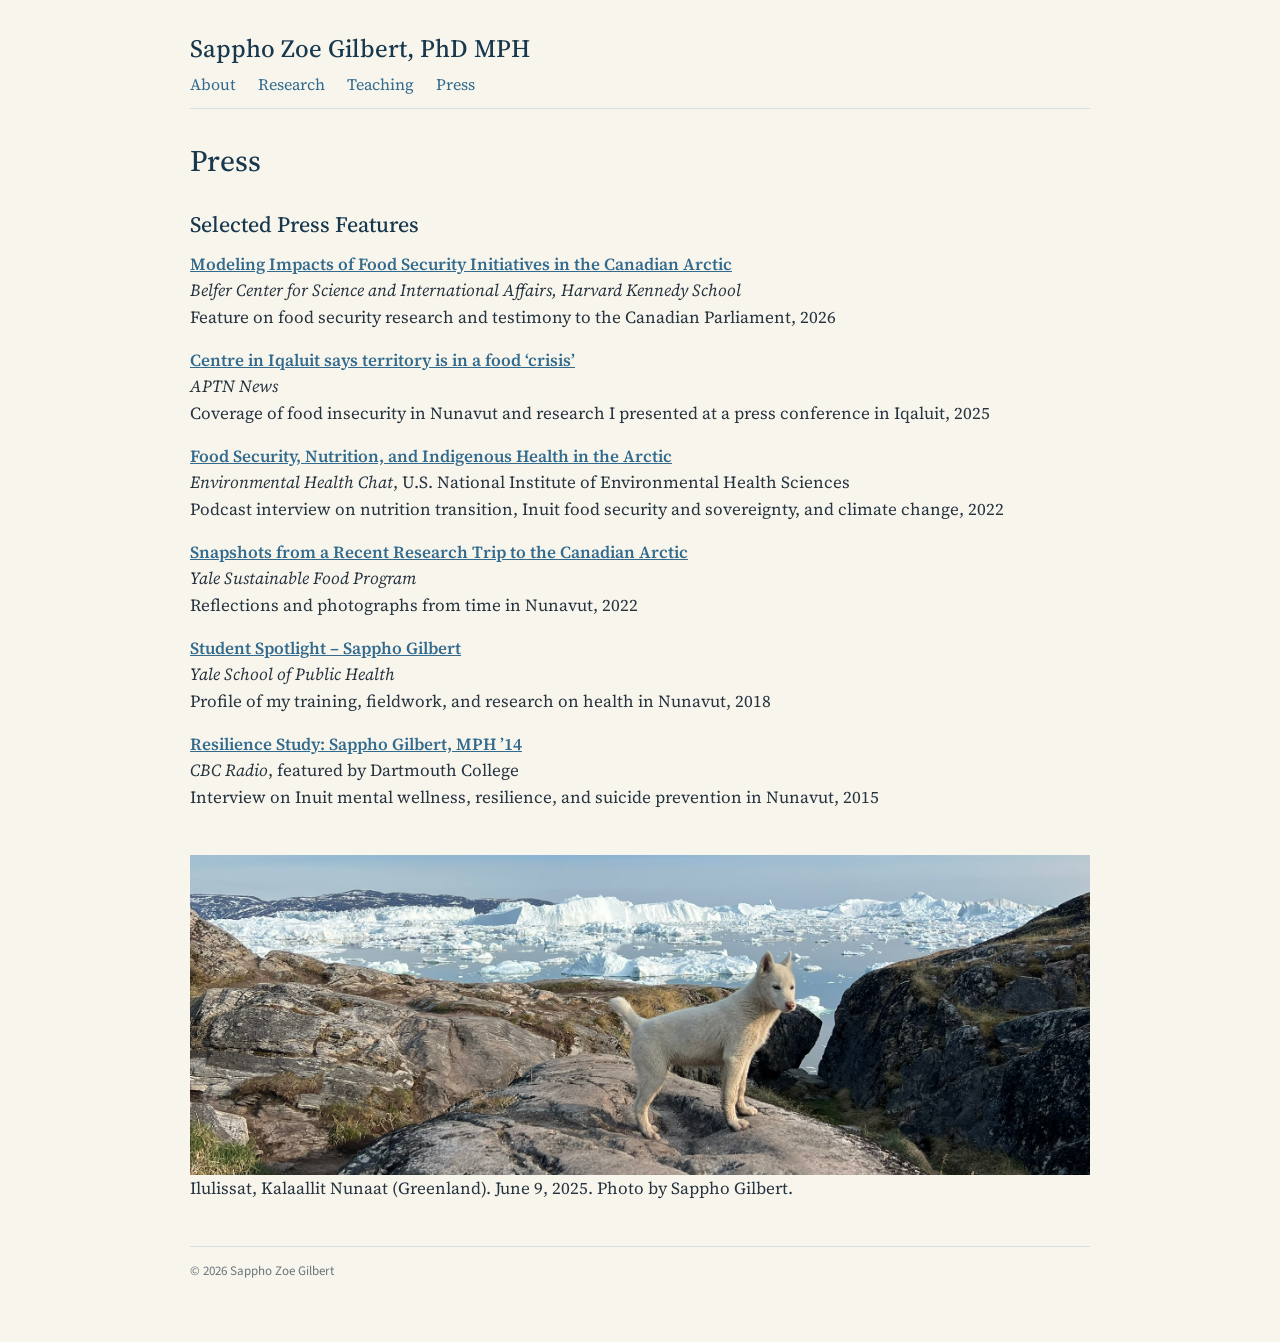
==== press.html @ c4323a57 "Update affiliation in press.html" ====
<!DOCTYPE html>
<html lang="en">
<head>
  <meta charset="UTF-8">
  <meta name="viewport" content="width=device-width, initial-scale=1.0">
  <title>Press | Sappho Zoe Gilbert</title>
  <link rel="stylesheet" href="styles.css">
</head>

<body>
  <header>
    <h1>Sappho Zoe Gilbert, PhD MPH</h1>

    <nav>
      <a href="index.html">About</a>
      <a href="research.html">Research</a>
      <a href="teaching.html">Teaching</a>
      <a href="press.html">Press</a>
    </nav>
  </header>

  <main>
    <h2>Press</h2>

    <h3>Selected Press Features</h3>

    <p>
      <strong>
        <a href="https://www.belfercenter.org/belfer-news/modeling-impacts-food-security-initiatives-canadian-arctic-0">
          Modeling Impacts of Food Security Initiatives in the Canadian Arctic
        </a>
      </strong><br>
      <em>Belfer Center for Science and International Affairs, Harvard Kennedy School</em><br>
      Feature on food security research and testimony to the Canadian Parliament, 2026
    </p>

    <p>
  <strong>
    <a href="https://www.aptnnews.ca/national-news/centre-in-iqaluit-says-territory-is-in-a-food-crisis/">
      Centre in Iqaluit says territory is in a food ‘crisis’
    </a>
  </strong><br>
  <em>APTN News</em><br>
  Coverage of food insecurity in Nunavut and research I presented at a press conference in Iqaluit, 2025
</p>

    <p>
      <strong>
        <a href="https://podcasts.apple.com/na/podcast/food-security-nutrition-and-indigenous-health-in/id593495897?i=1000586308865">
          Food Security, Nutrition, and Indigenous Health in the Arctic
        </a>
      </strong><br>
      <em>Environmental Health Chat</em>, U.S. National Institute of Environmental Health Sciences<br>
      Podcast interview on nutrition transition, Inuit food security and sovereignty, and climate change, 2022
    </p>
    
<p>
  <strong>
    <a href="https://www.sustainablefood.yale.edu/voices-blog/2022/8/19/sappho-gilbert-snapshots-from-a-recent-research-trip-to-the-canadian-arctic">
      Snapshots from a Recent Research Trip to the Canadian Arctic
    </a>
  </strong><br>
  <em>Yale Sustainable Food Program</em><br>
  Reflections and photographs from time in Nunavut, 2022
</p>
    
    <p>
      <strong>
        <a href="https://ysph.yale.edu/news-article/student-spotlight--sappho-gilbert/">
          Student Spotlight – Sappho Gilbert
        </a>
      </strong><br>
      <em>Yale School of Public Health</em><br>
      Profile of my training, fieldwork, and research on health in Nunavut, 2018
    </p>

    <p>
      <strong>
        <a href="https://home.dartmouth.edu/news/2015/09/resilience-study-sappho-gilbert-mph-14-cbc-radio">
          Resilience Study: Sappho Gilbert, MPH ’14
        </a>
      </strong><br>
      <em>CBC Radio</em>, featured by Dartmouth College<br>
      Interview on Inuit mental wellness, resilience, and suicide prevention in Nunavut, 2015
    </p>
  </main>
  
  <figure class="page-photo press-photo">
  <img
    src="press-photo.jpg"
    <figcaption>
    Ilulissat, Kalaallit Nunaat (Greenland). June 9, 2025. Photo by Sappho Gilbert.
  </figcaption>
</figure>
  
    <footer class="site-footer">
  &copy; 2026 Sappho Zoe Gilbert
</footer>
</body>
</html>
---- styles.css ----
@import url('https://fonts.googleapis.com/css2?family=Source+Sans+3:wght@400;500;600&family=Source+Serif+4:opsz,wght@8..60,400;8..60,500;8..60,600&display=swap');

body {
  max-width: 900px;
  margin: 0 auto;
  padding: 35px 28px 60px;
  color: #26343f;
  background: #f8f5ed;
  font-family: "Source Serif 4", Georgia, serif;
  font-size: 17px;
  line-height: 1.55;
}

header {
  border-bottom: 1px solid #d7dfe4;
  margin-bottom: 35px;
  padding-bottom: 12px;
}

header h1 {
  margin: 0;
  color: #17384d;
  font-size: 25px;
  font-weight: 500;
  line-height: 1.1;
}

nav {
  margin-top: 9px;
  font-family: "Source Serif 4", Georgia, serif;
  font-size: 16px;
}

nav a {
  margin-right: 18px;
  color: #326b8d;
  text-decoration: none;
}

nav a:hover {
  color: #17384d;
  text-decoration: underline;
}

main {
  max-width: 820px;
}

.about-layout {
  display: grid;
  grid-template-columns: 155px 1fr;
  gap: 35px;
  align-items: start;
}

.headshot {
  width: 145px;
  height: 175px;
  object-fit: cover;
  display: block;
  margin-bottom: 18px;
}

.profile-links {
  display: flex;
  flex-direction: column;
  gap: 3px;
  font-family: "Source Serif 4", Georgia, serif;
  font-size: 16px;
  line-height: 1.45;
}

.profile-links a {
  color: #326b8d;
  text-decoration: none;
}

.profile-links a:hover {
  color: #17384d;
  text-decoration: underline;
}

h2 {
  margin: 0 0 15px;
  color: #17384d;
  font-size: 30px;
  font-weight: 500;
  line-height: 1.15;
}

h3 {
  margin: 28px 0 10px;
  color: #17384d;
  font-size: 22px;
  font-weight: 500;
}

h4 {
  margin-top: 30px;
  color: #17384d;
  font-family: "Source Sans 3", Arial, sans-serif;
  font-size: 18px;
  font-weight: 600;
}

.teaching-position {
  margin-bottom: 30px;
}

p {
  margin: 0 0 17px;
}

strong {
  color: #17384d;
  font-weight: 600;
}

a {
  color: #326b8d;
}

.arctic-banner {
  width: 100%;
  height: auto;
  display: block;
  margin: 32px 0 30px;
}

.about-photo {
  width: 100%;
  margin: 32px 0 30px;
}

.about-photo img {
  width: 100%;
  height: auto;
  display: block;
}

.about-photo figcaption {
  margin-top: 8px;
  color: #68757d;
  font-family: "Source Sans 3", Arial, sans-serif;
  font-size: 13px;
  line-height: 1.4;
}

.page-photo {
  width: 100%;
  margin: 45px 0 0;
}

.page-photo img {
  width: 100%;
  height: 320px;
  object-fit: cover;
  object-position: 50% 50%;
  display: block;
}

.teaching-photo img {
  object-position: 50% 65%;
}

.press-photo img {
  object-position: 50% 75%;
}

.page-photo figcaption {
  margin-top: 8px;
  color: #68757d;
  font-family: "Source Sans 3", Arial, sans-serif;
  font-size: 13px;
  line-height: 1.4;
}

ul {
  padding-left: 22px;
}

li {
  margin-bottom: 15px;
}

.site-footer {
  margin-top: 45px;
  padding-top: 14px;
  border-top: 1px solid #d7dfe4;
  color: #68757d;
  font-family: "Source Sans 3", Arial, sans-serif;
  font-size: 13px;
}

@media (max-width: 650px) {
  body {
    padding: 25px 20px 45px;
    font-size: 17px;
  }

  header h1 {
    font-size: 27px;
  }

  nav a {
    margin-right: 15px;
  }

  .about-layout {
    display: block;
  }

  .headshot {
    width: 135px;
    height: 165px;
    margin-bottom: 22px;
  }

  .profile-links {
    margin-bottom: 28px;
  }

  h2 {
    font-size: 28px;
  }

  h3 {
    font-size: 21px;
  }

  .arctic-banner {
    height: auto;
  }

  .about-photo img {
    height: auto;
  }

  .page-photo img {
    width: 100%;
    height: 240px;
    object-fit: cover;
    object-position: 50% 50%;
  }

  .teaching-photo img {
    object-position: 50% 65%;
  }

  .press-photo img {
    object-position: 50% 75%;
  }
}
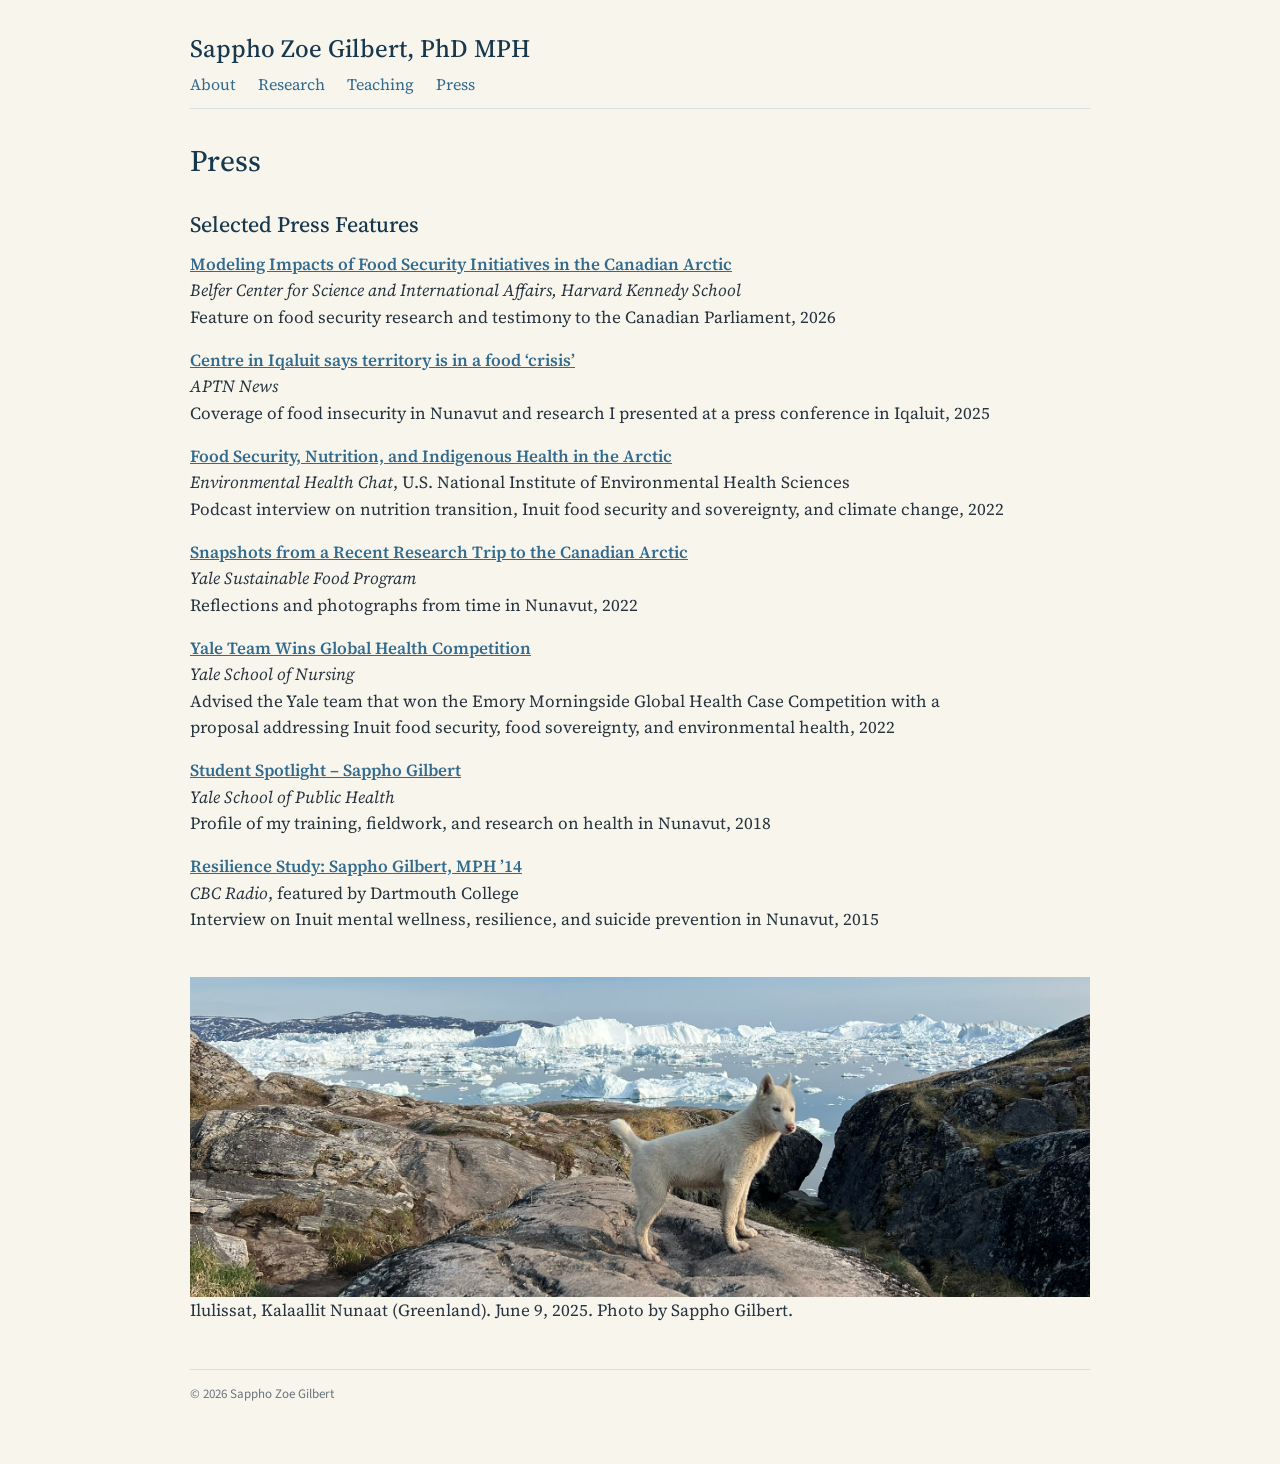
==== commit 398898a8: "Add news article about Yale team's competition win" ====
--- a/press.html
+++ b/press.html
@@ -63,6 +63,16 @@
   <em>Yale Sustainable Food Program</em><br>
   Reflections and photographs from time in Nunavut, 2022
 </p>
+
+<p>
+  <strong>
+    <a href="https://nursing.yale.edu/news/yale-team-wins-global-health-competition">
+      Yale Team Wins Global Health Competition
+    </a>
+  </strong><br>
+  <em>Yale School of Nursing</em><br>
+  Advised the Yale team that won the Emory Morningside Global Health Case Competition with a proposal addressing Inuit food security, food sovereignty, and environmental health, 2022
+</p>
     
     <p>
       <strong>
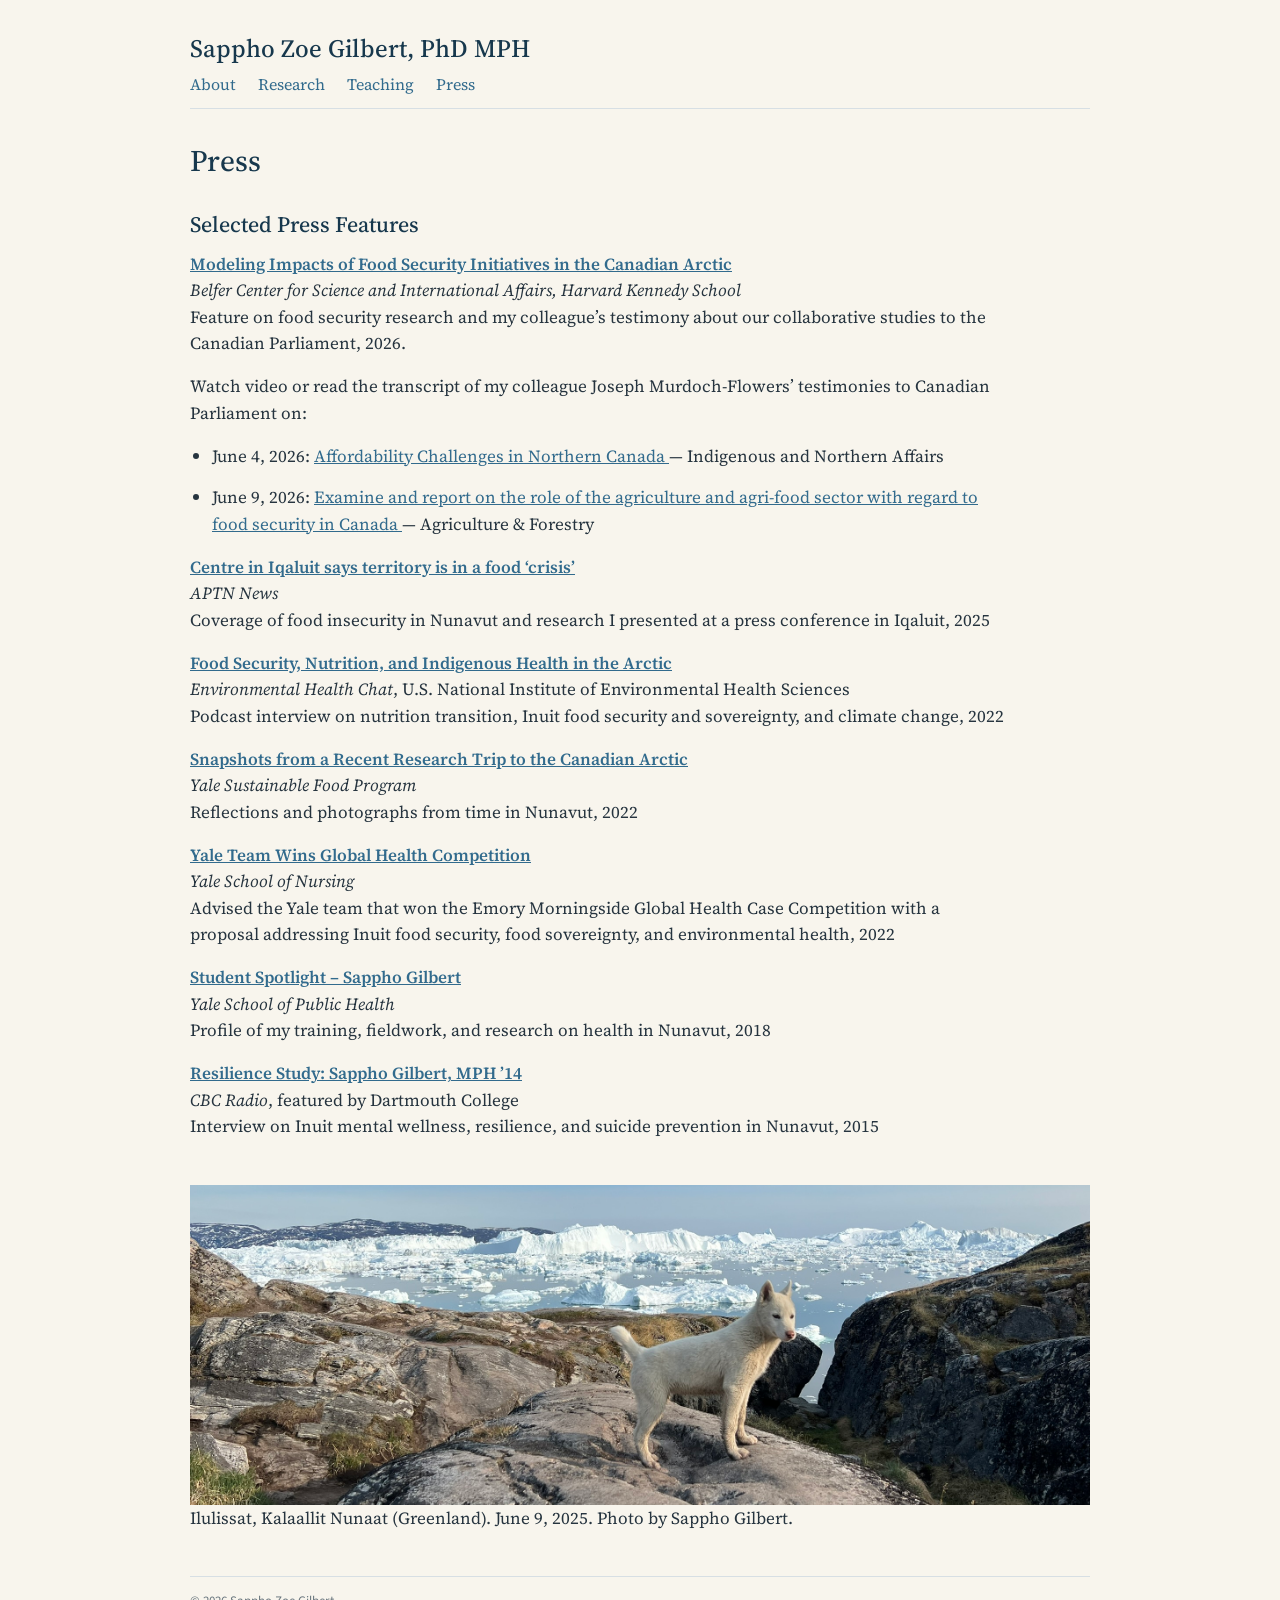
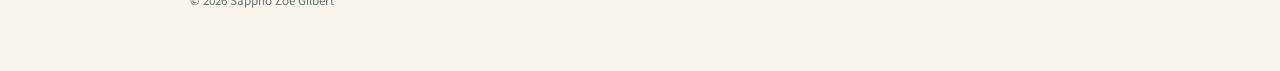
==== commit c9204bb3: "Enhance press section with new features and testimonies Added details about food security research a" ====
--- a/press.html
+++ b/press.html
@@ -24,16 +24,53 @@
 
     <h3>Selected Press Features</h3>
 
-    <p>
-      <strong>
-        <a href="https://www.belfercenter.org/belfer-news/modeling-impacts-food-security-initiatives-canadian-arctic-0">
-          Modeling Impacts of Food Security Initiatives in the Canadian Arctic
-        </a>
-      </strong><br>
-      <em>Belfer Center for Science and International Affairs, Harvard Kennedy School</em><br>
-      Feature on food security research and testimony to the Canadian Parliament, 2026
-    </p>
+<p>
+  <strong>
+    <a href="https://www.belfercenter.org/belfer-news/modeling-impacts-food-security-initiatives-canadian-arctic-0">
+      Modeling Impacts of Food Security Initiatives in the Canadian Arctic
+    </a>
+  </strong><br>
 
+  <em>
+    Belfer Center for Science and International Affairs,
+    Harvard Kennedy School
+  </em><br>
+
+  Feature on food security research and my colleague’s testimony about our
+  collaborative studies to the Canadian Parliament, 2026.
+</p>
+
+<p>
+  Watch video or read the transcript of my colleague Joseph Murdoch-Flowers’ testimonies
+  to Canadian Parliament on:
+</p>
+
+<ul>
+  <li>
+    June 4, 2026:
+    <a
+      href="https://www.ourcommons.ca/committees/en/INAN/StudyActivity?studyActivityId=13295114"
+      target="_blank"
+      rel="noopener">
+      Affordability Challenges in Northern Canada
+    </a>
+    — Indigenous and Northern Affairs
+  </li>
+
+  <li>
+    June 9, 2026:
+    <a
+      href="https://sencanada.ca/en/committees/AGFO/noticeofmeeting/699213/45-1"
+      target="_blank"
+      rel="noopener">
+      Examine and report on the role of the agriculture and agri-food sector
+      with regard to food security in Canada
+    </a>
+    — Agriculture &amp; Forestry
+  </li>
+</ul>
+    
+    
     <p>
   <strong>
     <a href="https://www.aptnnews.ca/national-news/centre-in-iqaluit-says-territory-is-in-a-food-crisis/">
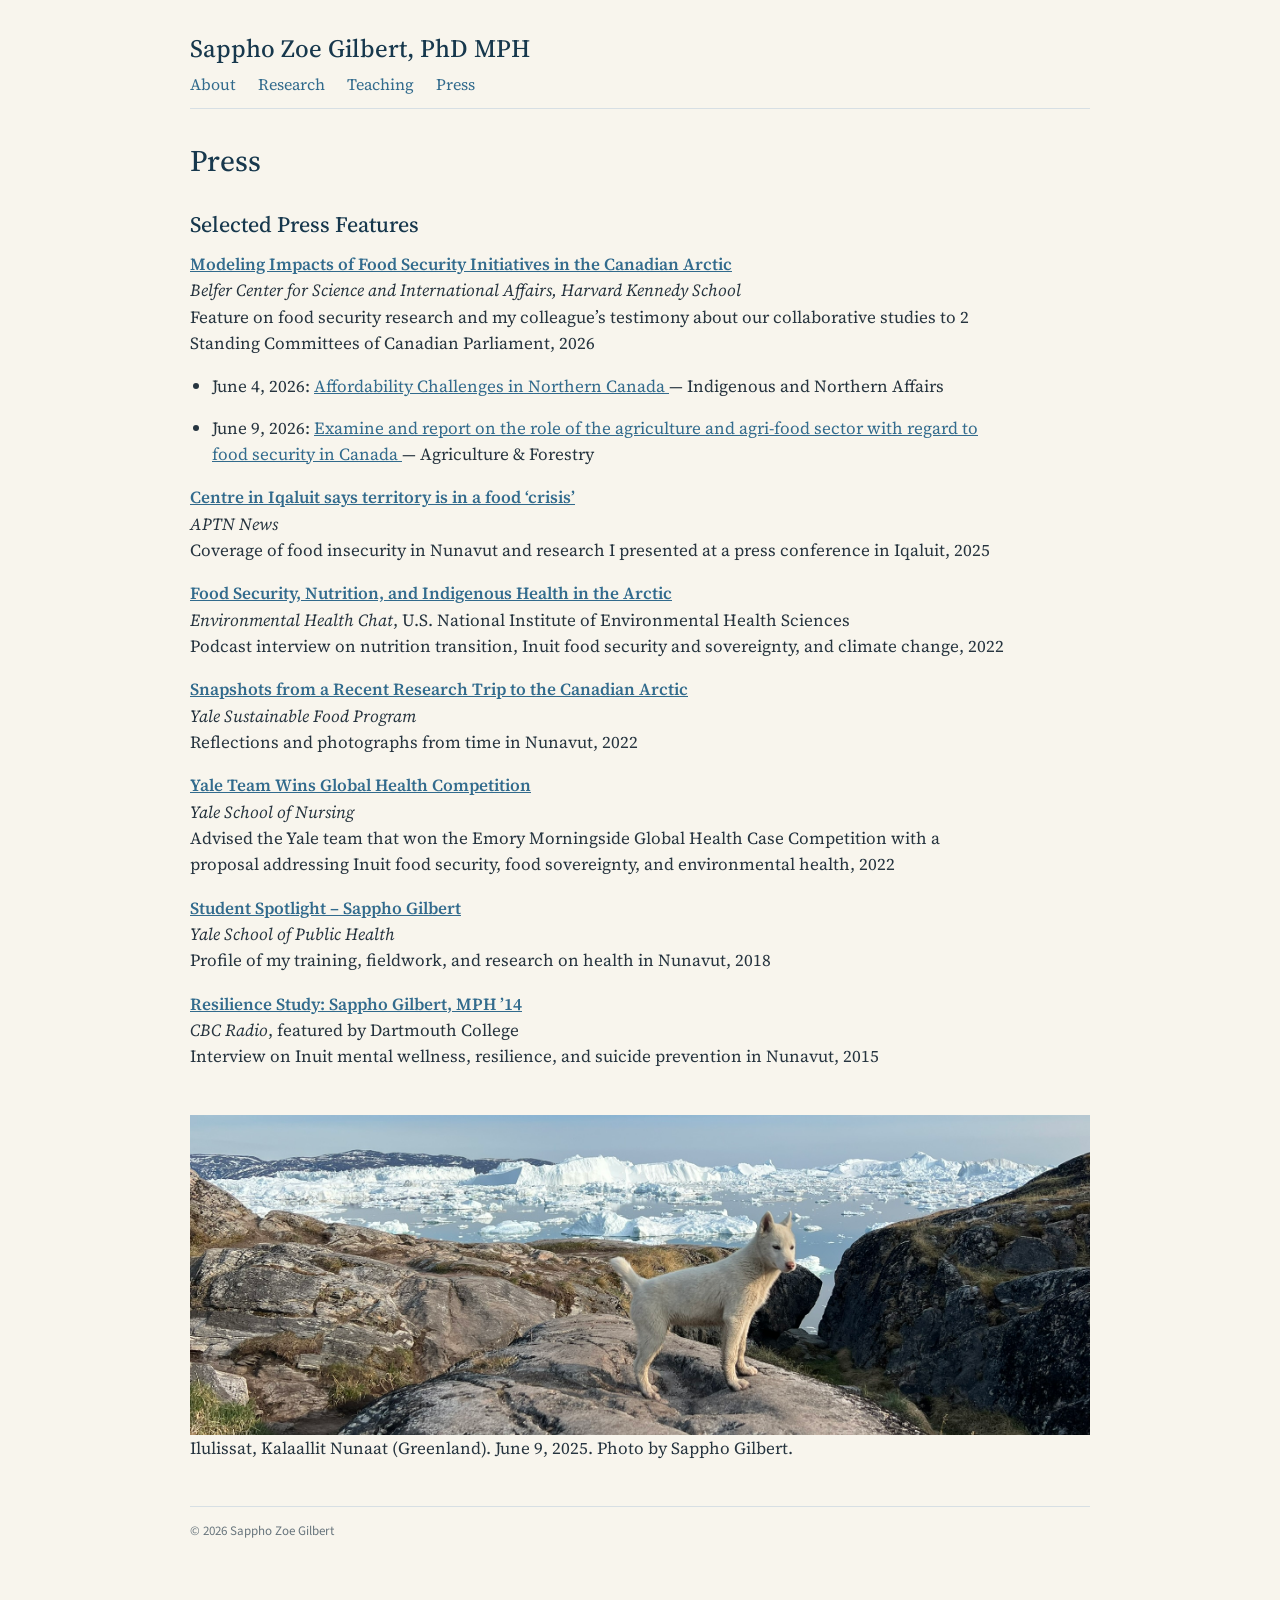
==== commit fdf3959d: "Clarify testimony details in press.html" ====
--- a/press.html
+++ b/press.html
@@ -37,14 +37,9 @@
   </em><br>
 
   Feature on food security research and my colleague’s testimony about our
-  collaborative studies to the Canadian Parliament, 2026.
+  collaborative studies to 2 Standing Committees of Canadian Parliament, 2026
 </p>
-
-<p>
-  Watch video or read the transcript of my colleague Joseph Murdoch-Flowers’ testimonies
-  to Canadian Parliament on:
-</p>
-
+    
 <ul>
   <li>
     June 4, 2026:
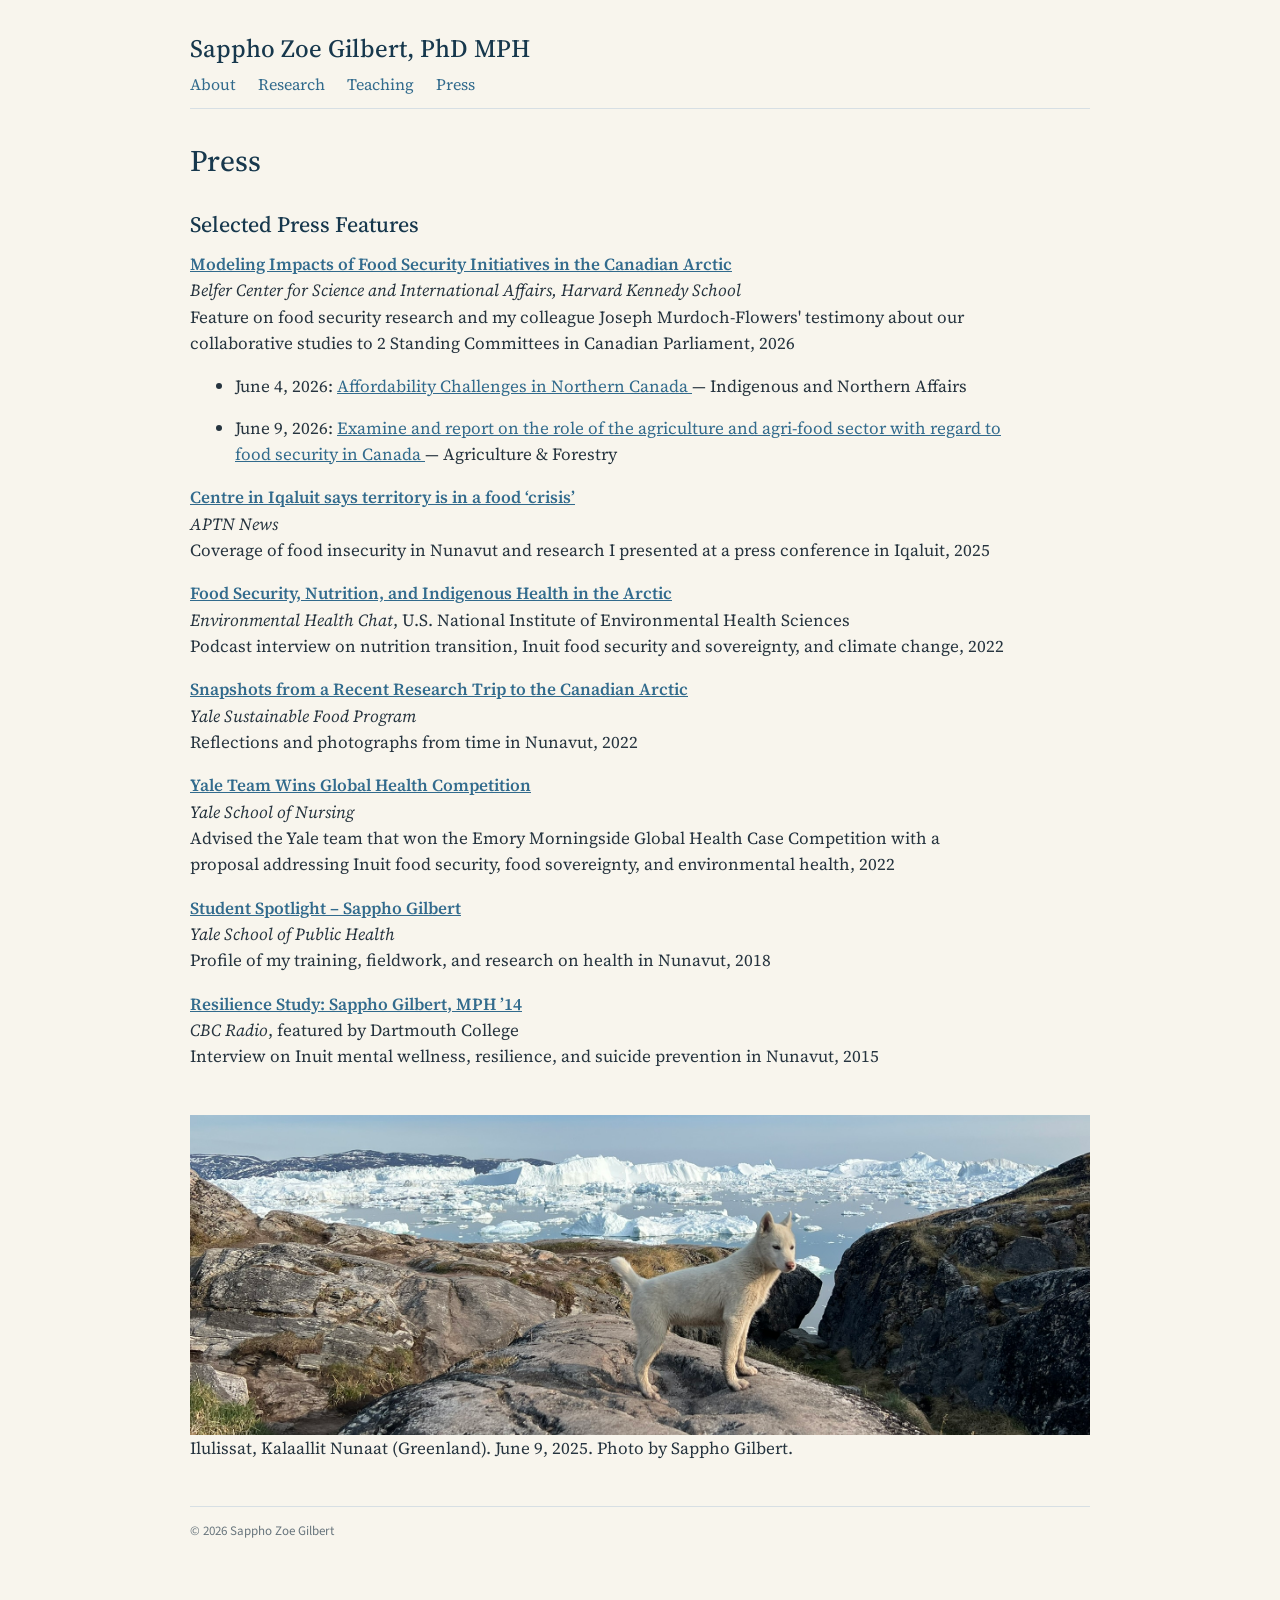
==== commit 59ed6e1d: "Revise testimony details in press.html Updated colleague's name and clarified the context of the tes" ====
--- a/press.html
+++ b/press.html
@@ -36,8 +36,8 @@
     Harvard Kennedy School
   </em><br>
 
-  Feature on food security research and my colleague’s testimony about our
-  collaborative studies to 2 Standing Committees of Canadian Parliament, 2026
+  Feature on food security research and my colleague Joseph Murdoch-Flowers' testimony about our
+  collaborative studies to 2 Standing Committees in Canadian Parliament, 2026
 </p>
     
 <ul>
--- a/styles.css
+++ b/styles.css
@@ -176,7 +176,8 @@
 }
 
 ul {
-  padding-left: 22px;
+  margin-left: 20px;
+  padding-left: 25px;
 }
 
 li {
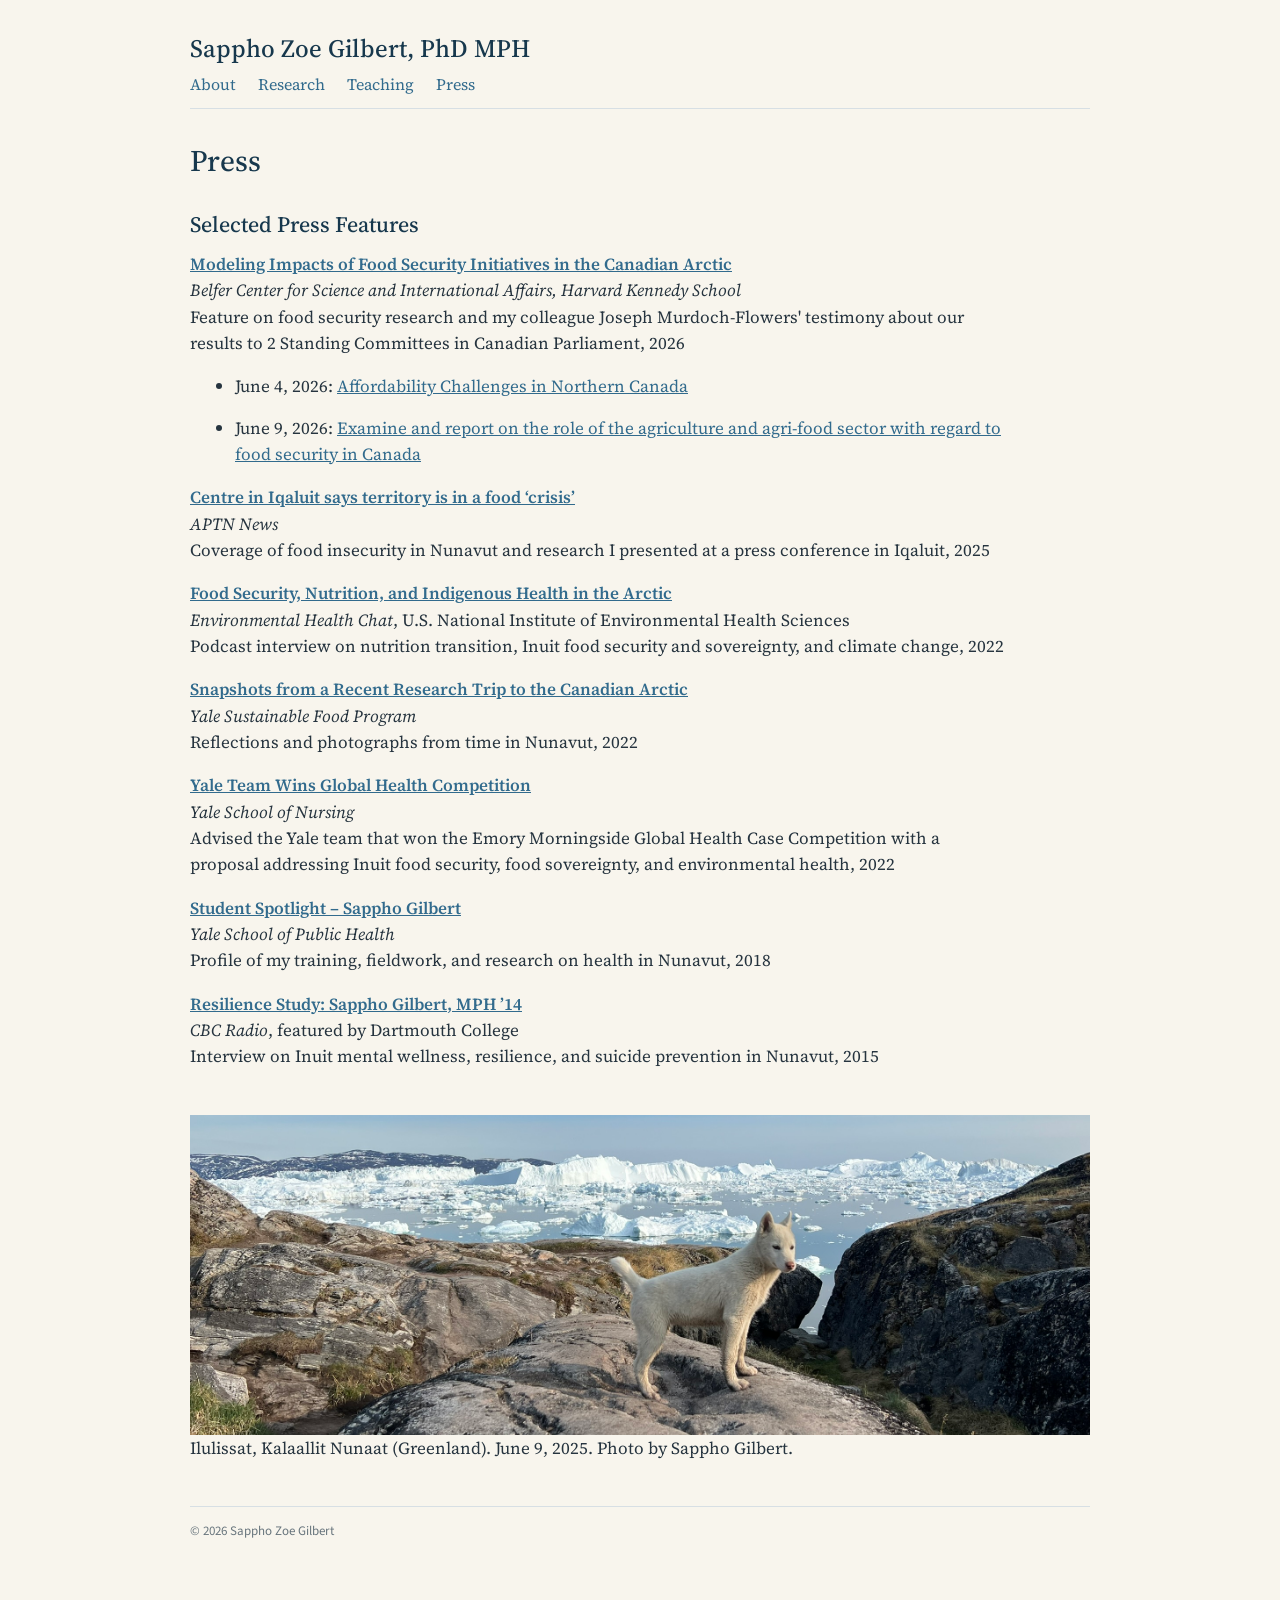
==== commit 50a5775e: "Update wording in press.html for clarity" ====
--- a/press.html
+++ b/press.html
@@ -37,7 +37,7 @@
   </em><br>
 
   Feature on food security research and my colleague Joseph Murdoch-Flowers' testimony about our
-  collaborative studies to 2 Standing Committees in Canadian Parliament, 2026
+  results to 2 Standing Committees in Canadian Parliament, 2026
 </p>
     
 <ul>
@@ -49,7 +49,6 @@
       rel="noopener">
       Affordability Challenges in Northern Canada
     </a>
-    — Indigenous and Northern Affairs
   </li>
 
   <li>
@@ -61,10 +60,8 @@
       Examine and report on the role of the agriculture and agri-food sector
       with regard to food security in Canada
     </a>
-    — Agriculture &amp; Forestry
   </li>
 </ul>
-    
     
     <p>
   <strong>
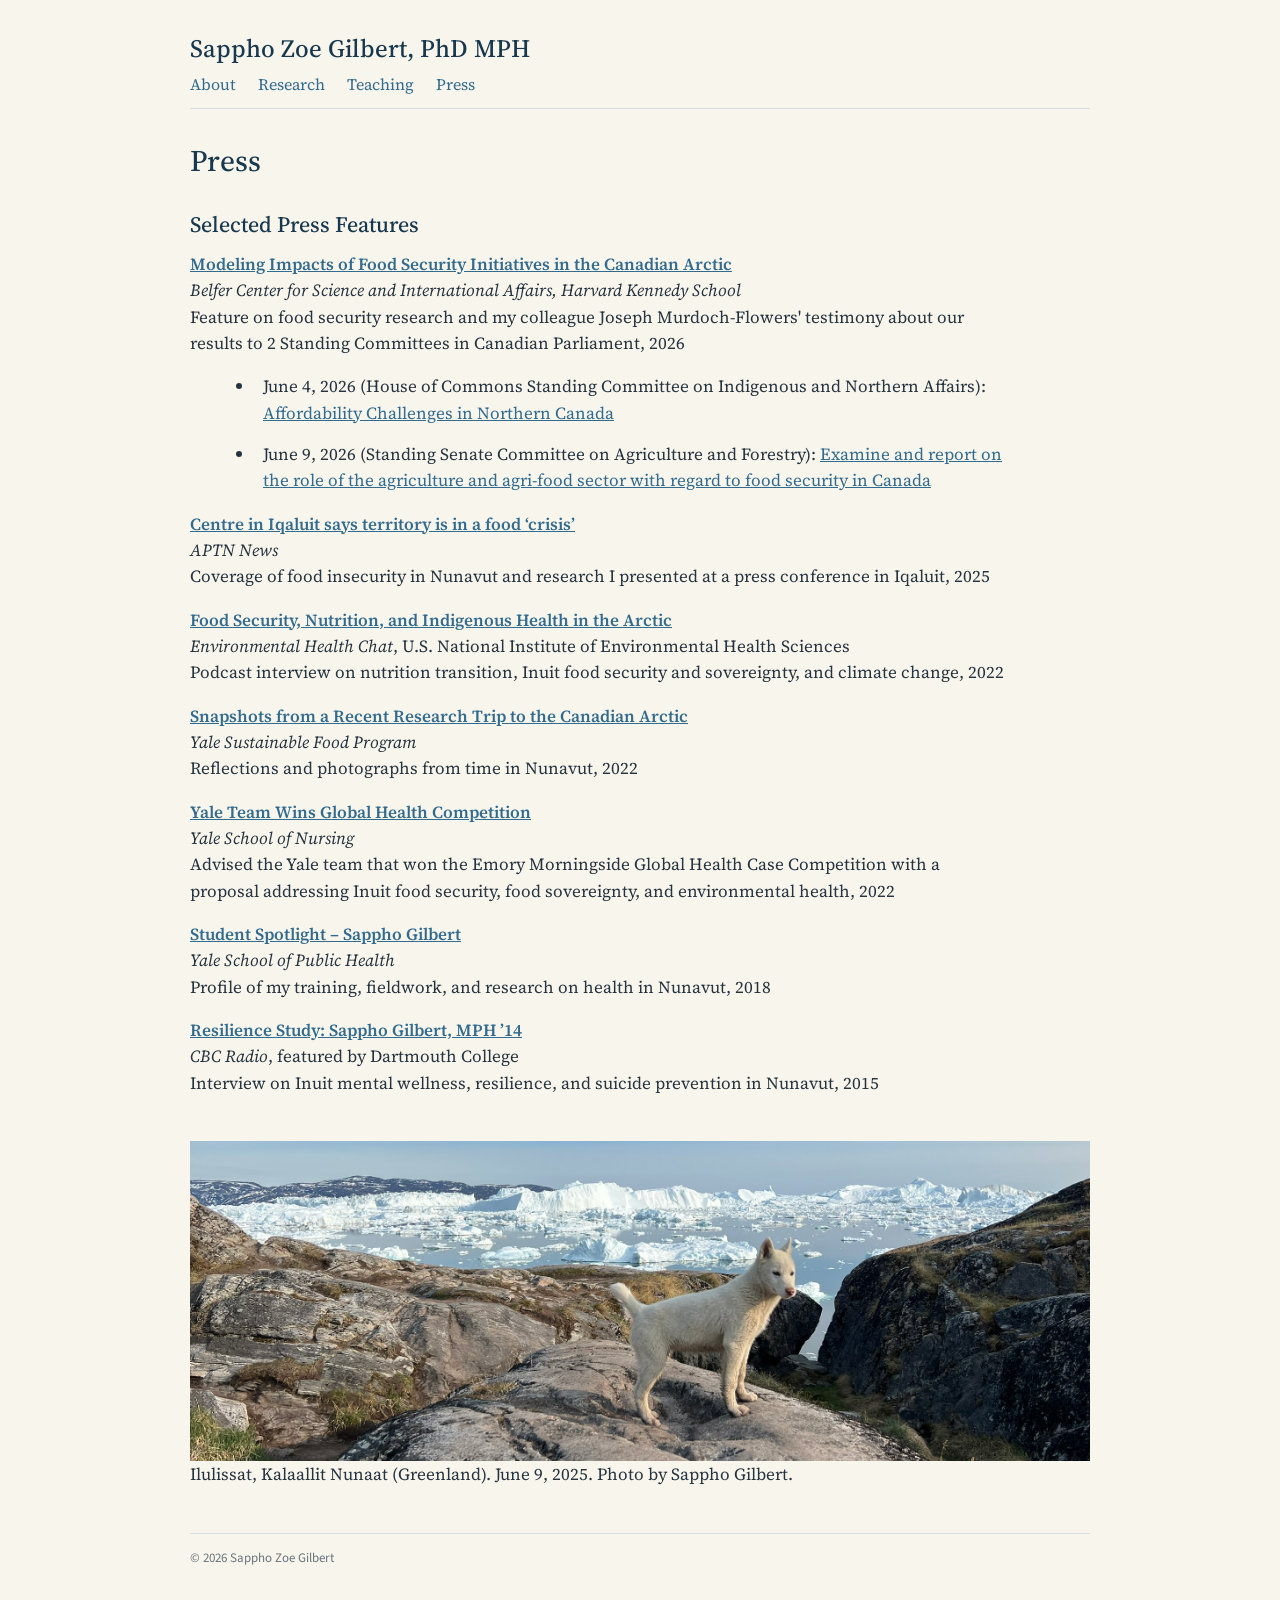
==== commit 18b5e3e8: "Update event descriptions in press.html" ====
--- a/press.html
+++ b/press.html
@@ -42,7 +42,7 @@
     
 <ul>
   <li>
-    June 4, 2026:
+    June 4, 2026 (House of Commons Standing Committee on Indigenous and Northern Affairs):
     <a
       href="https://www.ourcommons.ca/committees/en/INAN/StudyActivity?studyActivityId=13295114"
       target="_blank"
@@ -52,7 +52,7 @@
   </li>
 
   <li>
-    June 9, 2026:
+    June 9, 2026 (Standing Senate Committee on Agriculture and Forestry):
     <a
       href="https://sencanada.ca/en/committees/AGFO/noticeofmeeting/699213/45-1"
       target="_blank"
--- a/styles.css
+++ b/styles.css
@@ -176,12 +176,13 @@
 }
 
 ul {
-  margin-left: 20px;
-  padding-left: 25px;
+  margin-left: 35px;
+  padding-left: 30px;
 }
 
 li {
   margin-bottom: 15px;
+  padding-left: 8px;
 }
 
 .site-footer {
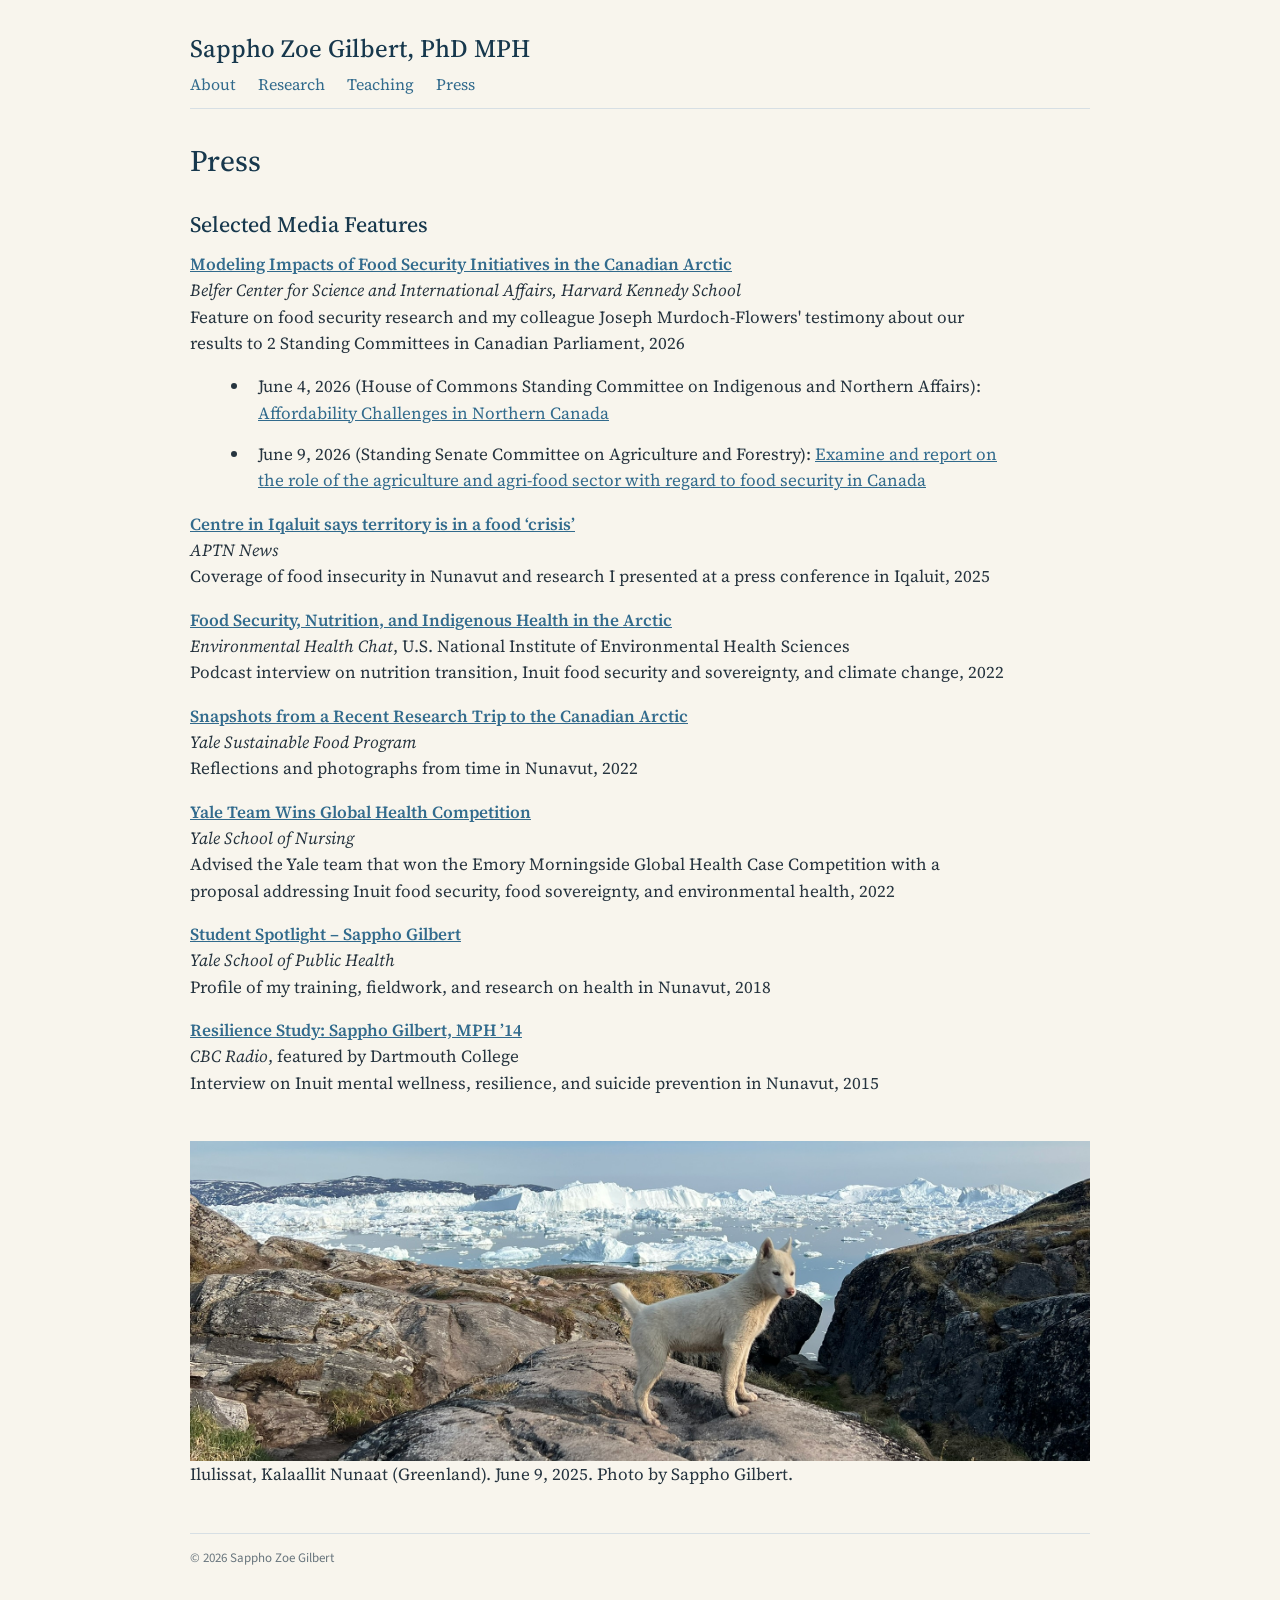
==== commit a0912cc1: "Change heading from 'Press Features' to 'Media Features'" ====
--- a/press.html
+++ b/press.html
@@ -22,7 +22,7 @@
   <main>
     <h2>Press</h2>
 
-    <h3>Selected Press Features</h3>
+    <h3>Selected Media Features</h3>
 
 <p>
   <strong>
--- a/styles.css
+++ b/styles.css
@@ -176,7 +176,7 @@
 }
 
 ul {
-  margin-left: 35px;
+  margin-left: 30px;
   padding-left: 30px;
 }
 
